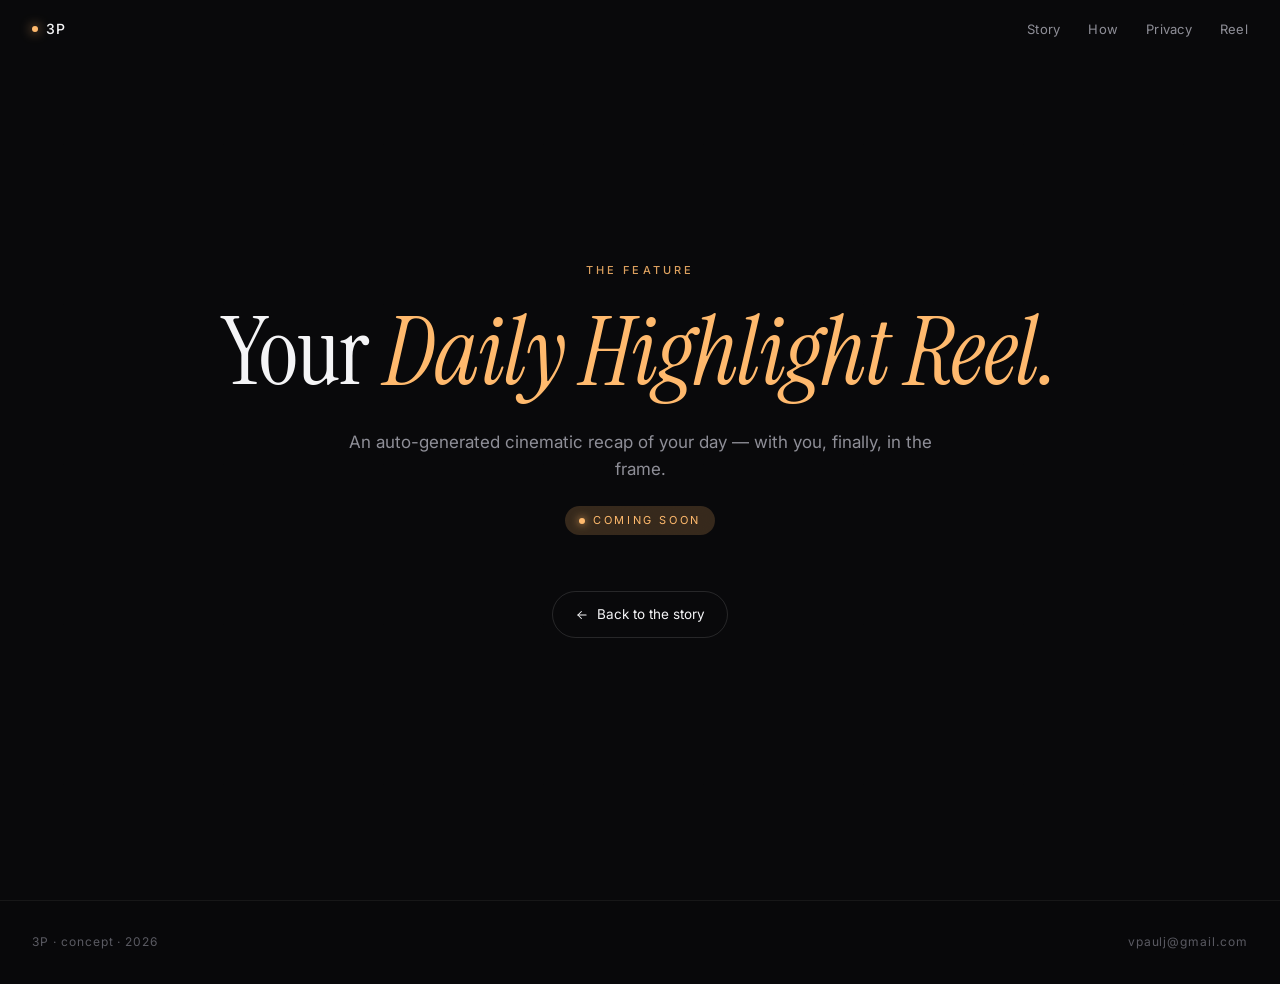
==== web/feature.html @ 5238dcb0 "Add cinematic invention explainer page and feature stub A dark, scroll-driven single-page explainer " ====
<!doctype html>
<html lang="en">
<head>
  <meta charset="utf-8" />
  <meta name="viewport" content="width=device-width, initial-scale=1" />
  <title>3P — Daily Highlight Reel</title>
  <meta name="description" content="The flagship feature enabled by 3P — an auto-generated cinematic recap of your day." />
  <link rel="preconnect" href="https://fonts.googleapis.com">
  <link rel="preconnect" href="https://fonts.gstatic.com" crossorigin>
  <link href="https://fonts.googleapis.com/css2?family=Instrument+Serif:ital@0;1&family=Inter:wght@300;400;500;600&display=swap" rel="stylesheet">
  <link rel="stylesheet" href="styles.css" />
  <style>
    .feature-stub {
      min-height: 100vh;
      display: flex; flex-direction: column; align-items: center; justify-content: center;
      text-align: center;
      padding: 120px 32px;
    }
    .feature-stub .eyebrow { color: var(--warm); }
    .feature-stub .display { font-size: clamp(48px, 7.4vw, 96px); }
    .back-link {
      display: inline-flex; align-items: center; gap: 8px;
      margin-top: 56px;
      padding: 12px 22px;
      border: 1px solid var(--line-2);
      border-radius: 999px;
      font-size: 13.5px;
      color: var(--text);
      transition: background 0.3s var(--ease);
    }
    .back-link:hover { background: var(--surface); }
    .soon-badge {
      display: inline-flex; align-items: center; gap: 8px;
      margin-top: 24px;
      padding: 6px 14px;
      border-radius: 999px;
      background: var(--warm-soft);
      color: var(--warm);
      font-size: 11px;
      letter-spacing: 0.24em;
      text-transform: uppercase;
    }
    .soon-badge .pulse {
      width: 6px; height: 6px; border-radius: 50%;
      background: var(--warm);
      box-shadow: 0 0 8px var(--warm);
      animation: pulse 1.8s ease-in-out infinite;
    }
    @keyframes pulse { 0%,100% { opacity: 1; } 50% { opacity: 0.4; } }
  </style>
</head>
<body>
  <div class="grain" aria-hidden="true"></div>

  <header class="topbar">
    <a href="index.html" class="wordmark">
      <span class="dot"></span>
      <span>3P</span>
    </a>
    <nav class="topnav">
      <a href="index.html#gap">Story</a>
      <a href="index.html#how">How</a>
      <a href="index.html#privacy">Privacy</a>
      <a href="feature.html">Reel</a>
    </nav>
  </header>

  <main class="feature-stub">
    <p class="eyebrow">The feature</p>
    <h1 class="display">Your <em>Daily Highlight Reel.</em></h1>
    <p class="sub">An auto-generated cinematic recap of your day — with you, finally, in the frame.</p>
    <span class="soon-badge"><span class="pulse"></span>Coming soon</span>

    <a class="back-link" href="index.html">
      <svg viewBox="0 0 24 24" width="14" height="14" fill="none" stroke="currentColor" stroke-width="1.8" stroke-linecap="round" stroke-linejoin="round"><path d="M19 12H5"/><path d="M11 18l-6-6 6-6"/></svg>
      Back to the story
    </a>
  </main>

  <footer class="foot">
    <span>3P · concept · 2026</span>
    <span>vpaulj@gmail.com</span>
  </footer>
</body>
</html>
---- web/styles.css ----
/* ============================================================
   3P — Invention Explainer
   Palette: deep black, warm amber (memory), cool blue (tech)
   Type: Instrument Serif (display, italic accents) + Inter (UI)
   ============================================================ */

:root {
  --bg:        #08080A;
  --surface:   #121214;
  --line:      rgba(255,255,255,0.06);
  --line-2:    rgba(255,255,255,0.12);
  --text:      #F4F4F6;
  --muted:     #8C8C95;
  --dim:       #5A5A62;
  --warm:      #FFB86B;
  --warm-soft: rgba(255,184,107,0.18);
  --cool:      #7FB7FF;
  --cool-soft: rgba(127,183,255,0.14);

  --serif: "Instrument Serif", "Times New Roman", serif;
  --sans:  "Inter", -apple-system, BlinkMacSystemFont, "Segoe UI", sans-serif;
  --mono:  ui-monospace, "SF Mono", Menlo, monospace;

  --ease:    cubic-bezier(0.22, 0.61, 0.36, 1);
  --ease-2:  cubic-bezier(0.16, 1, 0.3, 1);
}

* { box-sizing: border-box; }

html, body {
  margin: 0; padding: 0;
  background: var(--bg);
  color: var(--text);
  font-family: var(--sans);
  font-weight: 400;
  font-size: 16px;
  line-height: 1.55;
  -webkit-font-smoothing: antialiased;
  text-rendering: optimizeLegibility;
}

body {
  overflow-x: hidden;
}

img { display: block; max-width: 100%; }

a { color: inherit; text-decoration: none; }

button { font: inherit; color: inherit; background: none; border: 0; padding: 0; cursor: pointer; }

::selection { background: var(--warm); color: #08080A; }

/* ------------------------------------------------------------
   Film-grain overlay
   ------------------------------------------------------------ */
.grain {
  position: fixed; inset: 0;
  pointer-events: none;
  z-index: 999;
  opacity: 0.05;
  mix-blend-mode: overlay;
  background-image: url("data:image/svg+xml;utf8,<svg xmlns='http://www.w3.org/2000/svg' width='160' height='160'><filter id='n'><feTurbulence type='fractalNoise' baseFrequency='0.9' numOctaves='2' stitchTiles='stitch'/><feColorMatrix values='0 0 0 0 1  0 0 0 0 1  0 0 0 0 1  0 0 0 .8 0'/></filter><rect width='100%25' height='100%25' filter='url(%23n)'/></svg>");
}

/* ------------------------------------------------------------
   Scroll progress
   ------------------------------------------------------------ */
.progress {
  position: fixed; top: 0; left: 0; right: 0;
  height: 1px;
  background: rgba(255,255,255,0.04);
  z-index: 100;
}
.progress span {
  display: block; height: 100%; width: 0%;
  background: linear-gradient(90deg, var(--warm), #ffd9a8);
  transition: width 0.08s linear;
}

/* ------------------------------------------------------------
   Top bar
   ------------------------------------------------------------ */
.topbar {
  position: fixed; top: 0; left: 0; right: 0;
  display: flex; align-items: center; justify-content: space-between;
  padding: 18px 32px;
  z-index: 90;
  transition: background 0.4s var(--ease), backdrop-filter 0.4s var(--ease);
}
.topbar.scrolled {
  background: rgba(8,8,10,0.55);
  backdrop-filter: blur(14px) saturate(140%);
  -webkit-backdrop-filter: blur(14px) saturate(140%);
  border-bottom: 1px solid var(--line);
}

.wordmark {
  display: inline-flex; align-items: center; gap: 8px;
  font-weight: 500; font-size: 14px; letter-spacing: 0.04em;
}
.wordmark .dot {
  width: 6px; height: 6px; border-radius: 50%;
  background: var(--warm);
  box-shadow: 0 0 12px var(--warm);
}

.topnav {
  display: flex; gap: 28px;
  font-size: 13px; color: var(--muted);
  letter-spacing: 0.02em;
}
.topnav a {
  position: relative;
  transition: color 0.25s var(--ease);
}
.topnav a:hover { color: var(--text); }
.topnav a::after {
  content: "";
  position: absolute;
  left: 0; right: 100%; bottom: -6px;
  height: 1px;
  background: var(--warm);
  transition: right 0.3s var(--ease);
}
.topnav a:hover::after { right: 0; }

@media (max-width: 640px) {
  .topbar { padding: 14px 18px; }
  .topnav { gap: 18px; font-size: 12px; }
}

/* ------------------------------------------------------------
   FAB
   ------------------------------------------------------------ */
.fab {
  position: fixed; right: 26px; bottom: 26px;
  z-index: 95;
  display: inline-flex; align-items: center; gap: 0;
  height: 56px;
  background: rgba(18,18,20,0.7);
  backdrop-filter: blur(16px) saturate(140%);
  -webkit-backdrop-filter: blur(16px) saturate(140%);
  border: 1px solid var(--line-2);
  border-radius: 999px;
  overflow: hidden;
  padding-left: 0;
  transition: padding 0.5s var(--ease-2), background 0.4s var(--ease);
  box-shadow: 0 12px 40px rgba(0,0,0,0.55), 0 0 0 0 var(--warm-soft);
  animation: fabPulse 5s ease-in-out infinite;
}
.fab:hover {
  background: rgba(24,24,26,0.85);
  padding-right: 22px;
}
.fab-icon {
  width: 56px; height: 56px;
  display: inline-flex; align-items: center; justify-content: center;
  color: var(--warm);
  flex-shrink: 0;
}
.fab-label {
  display: inline-block;
  font-size: 13.5px;
  letter-spacing: 0.02em;
  white-space: nowrap;
  max-width: 0;
  opacity: 0;
  transition: max-width 0.5s var(--ease-2), opacity 0.3s var(--ease);
  color: var(--text);
}
.fab:hover .fab-label { max-width: 140px; opacity: 1; padding-left: 4px; padding-right: 6px; }

@keyframes fabPulse {
  0%, 100% { box-shadow: 0 12px 40px rgba(0,0,0,0.55), 0 0 0 0 var(--warm-soft); }
  50%      { box-shadow: 0 12px 40px rgba(0,0,0,0.55), 0 0 0 10px transparent; }
}

@media (max-width: 640px) {
  .fab { right: 16px; bottom: 16px; height: 52px; }
  .fab-icon { width: 52px; height: 52px; }
}

/* ------------------------------------------------------------
   Shared
   ------------------------------------------------------------ */
.container {
  max-width: 1180px;
  margin: 0 auto;
  padding: 0 32px;
}
.container.narrow { max-width: 860px; }
.center { text-align: center; }

.section-pad { padding: 14vh 0 14vh; }

.eyebrow {
  font-size: 11px;
  letter-spacing: 0.28em;
  text-transform: uppercase;
  color: var(--cool);
  font-weight: 500;
  margin: 0 0 24px;
  opacity: 0.85;
}

.display {
  font-family: var(--serif);
  font-weight: 400;
  font-size: clamp(40px, 6.6vw, 88px);
  line-height: 1.04;
  letter-spacing: -0.01em;
  margin: 0;
  color: var(--text);
}
.display em {
  font-style: italic;
  color: var(--warm);
  font-weight: 400;
}

.sub {
  margin: 28px auto 0;
  max-width: 620px;
  color: var(--muted);
  font-size: 17px;
  line-height: 1.55;
}

.caption {
  margin: 28px auto 0;
  color: var(--muted);
  font-size: 14.5px;
  max-width: 600px;
}

.mono { font-family: var(--mono); }

/* reveal-on-scroll */
.reveal {
  opacity: 0;
  transform: translateY(18px);
  transition: opacity 0.9s var(--ease-2), transform 0.9s var(--ease-2);
}
.reveal.in {
  opacity: 1;
  transform: translateY(0);
}

@media (prefers-reduced-motion: reduce) {
  .reveal { opacity: 1; transform: none; transition: none; }
  * { animation: none !important; transition: none !important; }
}

/* ------------------------------------------------------------
   Placeholder card (for missing images during development)
   ------------------------------------------------------------ */
.ph {
  display: flex; flex-direction: column; align-items: center; justify-content: center;
  background:
    radial-gradient(120% 80% at 50% 0%, rgba(255,184,107,0.06) 0%, transparent 60%),
    linear-gradient(180deg, #141416 0%, #0c0c0e 100%);
  border: 1px dashed var(--line-2);
  color: var(--muted);
  text-align: center;
  padding: 28px;
  border-radius: 6px;
  width: 100%; aspect-ratio: 16 / 9;
  font-size: 13.5px;
  letter-spacing: 0.02em;
}
.ph .ph-file {
  font-family: var(--mono);
  font-size: 11px;
  color: var(--warm);
  background: rgba(255,184,107,0.06);
  padding: 4px 10px;
  border-radius: 3px;
  margin-bottom: 12px;
}
.ph .ph-text { max-width: 320px; line-height: 1.5; }

/* ============================================================
   1 — HERO
   ============================================================ */
.hero {
  position: relative;
  min-height: 100vh;
  display: flex; flex-direction: column; align-items: center; justify-content: center;
  text-align: center;
  padding: 120px 32px 80px;
  overflow: hidden;
}
.hero-inner {
  position: relative;
  z-index: 2;
  max-width: 1080px;
}
.hero .eyebrow { color: var(--warm); }
.hero .display {
  font-size: clamp(48px, 8vw, 112px);
  line-height: 1.02;
}
.hero .sub { margin-top: 36px; }

.spotlight {
  position: absolute; inset: 0;
  background:
    radial-gradient(600px circle at var(--mx, 50%) var(--my, 40%),
      rgba(255,184,107,0.10) 0%,
      rgba(255,184,107,0.04) 30%,
      transparent 60%);
  pointer-events: none;
  z-index: 1;
  transition: background 0.2s linear;
}

.scroll-cue {
  position: absolute; bottom: 36px; left: 50%;
  transform: translateX(-50%);
  color: var(--muted);
  font-size: 11px;
  letter-spacing: 0.3em;
  text-transform: uppercase;
  display: inline-flex; flex-direction: column; align-items: center; gap: 6px;
  z-index: 2;
}
.scroll-cue svg { animation: cueBounce 2.4s ease-in-out infinite; }
@keyframes cueBounce {
  0%, 100% { transform: translateY(0); opacity: 0.6; }
  50%      { transform: translateY(4px); opacity: 1; }
}

/* ============================================================
   2 — THE GAP
   ============================================================ */
.gap .display { margin-bottom: 56px; }

.gap-frame {
  position: relative;
  width: 100%;
  aspect-ratio: 16 / 9;
  border-radius: 8px;
  overflow: hidden;
  background: #0c0c0e;
  border: 1px solid var(--line);
}
.gap-photo {
  width: 100%; height: 100%;
  object-fit: cover;
  filter: brightness(0.75) saturate(0.85);
}
.gap-overlay {
  position: absolute; inset: 0;
  background:
    radial-gradient(40% 60% at 50% 60%, rgba(255,184,107,0.0) 0%, rgba(8,8,10,0.6) 100%);
  opacity: 0;
  transition: opacity 1.2s var(--ease-2);
}
.gap-frame.in .gap-overlay { opacity: 1; }

/* ============================================================
   3 — THE PROMISE (pinned)
   ============================================================ */
.promise {
  position: relative;
}
.promise-pin {
  position: relative;
  height: 100vh;
  overflow: hidden;
}
.promise-stage {
  position: absolute; inset: 0;
}
.promise-img {
  position: absolute; inset: 0;
  width: 100%; height: 100%;
  object-fit: cover;
  will-change: transform, opacity, filter;
}
.promise-img.pov  { z-index: 2; }
.promise-img.exo  { z-index: 1; opacity: 0; transform: scale(1.06); }

.promise-vignette {
  position: absolute; inset: 0;
  background:
    radial-gradient(120% 100% at 50% 50%, transparent 30%, rgba(8,8,10,0.85) 100%);
  z-index: 3; pointer-events: none;
}

.promise-text {
  position: absolute;
  bottom: 8vh; left: 50%;
  transform: translateX(-50%);
  width: min(820px, 90vw);
  text-align: center;
  z-index: 4;
  color: var(--text);
}
.promise-text .display {
  font-size: clamp(36px, 5.4vw, 72px);
  text-shadow: 0 8px 40px rgba(0,0,0,0.55);
}

/* ============================================================
   4 — HOW IT WORKS (pinned stepper)
   ============================================================ */
.how {
  position: relative;
}
.how-pin {
  position: relative;
  height: 100vh;
  display: grid;
  grid-template-columns: 1fr 1fr;
  align-items: stretch;
  align-content: center;
  gap: 40px;
  padding: 0 64px;
}
@media (max-width: 900px) {
  .how-pin {
    grid-template-columns: 1fr;
    padding: 80px 24px;
    gap: 24px;
  }
}

.how-visual {
  position: relative;
  aspect-ratio: 1 / 1;
  width: 100%;
  max-width: 460px;
  margin: 0 auto;
  color: var(--cool);
}
.hv {
  position: absolute; inset: 0;
  display: flex; flex-direction: column; align-items: center; justify-content: center;
  gap: 18px;
  opacity: 0; pointer-events: none;
  transition: opacity 0.55s var(--ease-2);
}
.hv.active { opacity: 1; pointer-events: auto; }

.hv svg { width: 78%; height: auto; }

/* visual 1 — glasses */
.glasses { color: var(--cool); }
.glasses .lens-dot { fill: var(--warm); }
.frame-counter {
  display: inline-flex; align-items: center; gap: 10px;
  font-size: 12px; color: var(--muted);
}
.frame-counter .mono { color: var(--text); }
.frame-counter .tag {
  font-size: 10px;
  padding: 3px 8px;
  border-radius: 3px;
  background: var(--warm-soft);
  color: var(--warm);
  letter-spacing: 0.18em;
  text-transform: uppercase;
}

/* visuals 2 & 3 — buffer */
.buffer { color: var(--cool); }
.buffer-label { font-family: var(--sans); fill: var(--text); font-size: 11px; letter-spacing: 0.16em; text-transform: uppercase; }
.buffer-sub   { font-family: var(--sans); fill: var(--warm); font-size: 9px;  letter-spacing: 0.24em; text-transform: uppercase; }
.buffer-glow { filter: drop-shadow(0 0 8px var(--warm)); }

/* visual 4 — timeline */
.timeline { color: var(--cool); }
.tl-legend {
  display: inline-flex; align-items: center; gap: 10px;
  font-size: 11px; color: var(--muted);
  letter-spacing: 0.06em;
}
.tl-legend .dot { width: 8px; height: 8px; border-radius: 2px; display: inline-block; }
.tl-legend .dot.warm { background: var(--warm); }
.tl-legend .dot.dim  { background: rgba(255,255,255,0.18); }
.tl-legend .sep { width: 1px; height: 12px; background: var(--line-2); margin: 0 4px; }

/* visual 5 — angles */
.angles { color: var(--cool); }
.scene-core { fill: rgba(127,183,255,0.2); stroke: var(--cool); stroke-width: 1.5; }
.angle-label { font-size: 12px; color: var(--muted); letter-spacing: 0.06em; }
.angle-label .num  { color: var(--text); font-weight: 500; }
.angle-label .pick { color: var(--warm); }

/* visual 6 — filmstrip */
.filmstrip {
  display: grid;
  grid-template-columns: repeat(6, 1fr);
  gap: 6px;
  width: 80%;
  border-top: 1px solid var(--line-2);
  border-bottom: 1px solid var(--line-2);
  padding: 8px 0;
}
.filmstrip .cell {
  aspect-ratio: 3 / 4;
  background:
    linear-gradient(135deg, rgba(255,184,107,0.18) 0%, rgba(127,183,255,0.14) 100%);
  border-radius: 2px;
  opacity: 0;
  transform: translateY(8px);
}
.hv-6.active .filmstrip .cell {
  animation: cellIn 0.6s var(--ease-2) forwards;
}
.hv-6.active .filmstrip .cell:nth-child(1) { animation-delay: 0.1s; }
.hv-6.active .filmstrip .cell:nth-child(2) { animation-delay: 0.2s; }
.hv-6.active .filmstrip .cell:nth-child(3) { animation-delay: 0.3s; }
.hv-6.active .filmstrip .cell:nth-child(4) { animation-delay: 0.4s; }
.hv-6.active .filmstrip .cell:nth-child(5) { animation-delay: 0.5s; }
.hv-6.active .filmstrip .cell:nth-child(6) { animation-delay: 0.6s; }
@keyframes cellIn { to { opacity: 1; transform: translateY(0); } }
.filmstrip-caption {
  font-size: 11px; color: var(--muted);
  letter-spacing: 0.22em;
  text-transform: uppercase;
}

/* how steps */
.how-steps {
  position: relative;
  display: flex;
  align-items: center;
  min-height: 460px;
}
.how-steps ol {
  list-style: none; padding: 0; margin: 0;
  position: relative;
  width: 100%;
  min-height: 240px;
}
.how-steps .step {
  position: absolute; inset: 0;
  display: flex; flex-direction: column; justify-content: center;
  opacity: 0; transform: translateY(20px);
  transition: opacity 0.55s var(--ease-2), transform 0.55s var(--ease-2);
  pointer-events: none;
}
.how-steps .step.active {
  opacity: 1; transform: translateY(0); pointer-events: auto;
}
.step-num {
  display: inline-block;
  font-family: var(--mono);
  font-size: 11px;
  color: var(--warm);
  letter-spacing: 0.2em;
  margin-bottom: 18px;
}
.how-steps h3 {
  font-family: var(--serif);
  font-weight: 400;
  font-size: clamp(28px, 3.6vw, 44px);
  line-height: 1.12;
  letter-spacing: -0.005em;
  margin: 0 0 16px;
  color: var(--text);
}
.how-steps p {
  margin: 0;
  color: var(--muted);
  font-size: 15.5px;
  max-width: 480px;
}

/* ============================================================
   5 — TRIGGERS
   ============================================================ */
.trigger-ring {
  position: relative;
  width: min(440px, 80vw);
  aspect-ratio: 1 / 1;
  margin: 80px auto 32px;
  border-radius: 50%;
}
.trig {
  position: absolute;
  width: 64px; height: 64px;
  border-radius: 50%;
  background: var(--surface);
  border: 1px solid var(--line-2);
  color: var(--text);
  display: inline-flex; align-items: center; justify-content: center;
  transition: transform 0.4s var(--ease-2), border-color 0.3s var(--ease), background 0.3s var(--ease), opacity 0.3s var(--ease);
  cursor: pointer;
}
.trig:hover, .trig.focus {
  transform: scale(1.1);
  border-color: var(--warm);
  background: rgba(255,184,107,0.08);
  color: var(--warm);
}
.trigger-ring.dim .trig:not(.focus) {
  opacity: 0.35;
}
/* six positions, evenly */
.trig:nth-child(1) { top: 0;        left: 50%; transform: translate(-50%, 0); }
.trig:nth-child(2) { top: 25%;      right: 0;  transform: translate(0, -50%); }
.trig:nth-child(3) { bottom: 25%;   right: 0;  transform: translate(0, 50%); }
.trig:nth-child(4) { bottom: 0;     left: 50%; transform: translate(-50%, 0); }
.trig:nth-child(5) { bottom: 25%;   left: 0;   transform: translate(0, 50%); }
.trig:nth-child(6) { top: 25%;      left: 0;   transform: translate(0, -50%); }

.trig:hover:nth-child(1), .trig.focus:nth-child(1) { transform: translate(-50%, -4px) scale(1.1); }
.trig:hover:nth-child(2), .trig.focus:nth-child(2) { transform: translate(4px, -50%) scale(1.1); }
.trig:hover:nth-child(3), .trig.focus:nth-child(3) { transform: translate(4px, 50%) scale(1.1); }
.trig:hover:nth-child(4), .trig.focus:nth-child(4) { transform: translate(-50%, 4px) scale(1.1); }
.trig:hover:nth-child(5), .trig.focus:nth-child(5) { transform: translate(-4px, 50%) scale(1.1); }
.trig:hover:nth-child(6), .trig.focus:nth-child(6) { transform: translate(-4px, -50%) scale(1.1); }

.ring-core {
  position: absolute; left: 50%; top: 50%;
  transform: translate(-50%, -50%);
  width: 140px; height: 140px;
  border-radius: 50%;
  border: 1px solid var(--line);
  display: flex; align-items: center; justify-content: center;
}
.ring-core::before {
  content: ""; position: absolute; inset: -1px;
  border-radius: 50%;
  background: conic-gradient(from 0deg, transparent 0%, var(--warm-soft) 12%, transparent 24%, transparent 100%);
  mask: radial-gradient(closest-side, transparent 95%, #000 96%);
  -webkit-mask: radial-gradient(closest-side, transparent 95%, #000 96%);
  animation: ringSpin 14s linear infinite;
}
.ring-dot {
  width: 10px; height: 10px; border-radius: 50%;
  background: var(--warm); box-shadow: 0 0 16px var(--warm);
}
@keyframes ringSpin { to { transform: rotate(360deg); } }

.trigger-detail {
  font-family: var(--serif);
  font-style: italic;
  font-size: clamp(20px, 2.4vw, 28px);
  color: var(--text);
  min-height: 1.6em;
  margin: 0 auto 8px;
  max-width: 720px;
  transition: opacity 0.3s var(--ease);
}

/* ============================================================
   6 — NOVELTY BASELINE (fingerprint)
   ============================================================ */
.fingerprint {
  position: relative;
  margin: 56px auto 24px;
  width: min(520px, 90vw);
}
.fp { width: 100%; height: auto; }
.fp-baseline line { stroke: rgba(127,183,255,0.45); stroke-width: 3; stroke-linecap: round; }
.fp-today    line { stroke: var(--warm); stroke-width: 3; stroke-linecap: round; filter: drop-shadow(0 0 6px var(--warm-soft)); }
.fp-center { fill: var(--bg); stroke: var(--line-2); }
.fp-label { font-family: var(--sans); fill: var(--text); font-size: 11px; letter-spacing: 0.18em; text-transform: uppercase; }
.fp-sub   { font-family: var(--sans); fill: var(--muted); font-size: 8px;  letter-spacing: 0.22em; text-transform: uppercase; }

.fp-toggle {
  display: inline-flex; gap: 4px;
  margin-top: 28px;
  padding: 4px;
  border-radius: 999px;
  background: var(--surface);
  border: 1px solid var(--line);
}
.fp-toggle button {
  padding: 8px 14px;
  font-size: 12px;
  letter-spacing: 0.06em;
  color: var(--muted);
  border-radius: 999px;
  transition: color 0.25s var(--ease), background 0.25s var(--ease);
}
.fp-toggle button:hover { color: var(--text); }
.fp-toggle button.active {
  background: var(--warm-soft);
  color: var(--warm);
}

/* ============================================================
   7 — PRIVACY
   ============================================================ */
.flow {
  margin: 56px auto 36px;
  width: 100%;
  max-width: 820px;
}
.flow-svg { width: 100%; height: auto; }
.node-bg { fill: var(--surface); stroke: var(--line-2); stroke-width: 1; }
.node-label {
  font-family: var(--sans);
  fill: var(--text);
  font-size: 12px;
  letter-spacing: 0.12em;
  text-transform: uppercase;
}
.flow-particles circle { fill: var(--cool); opacity: 0.4; }
.flow-saved circle { fill: var(--warm); filter: drop-shadow(0 0 6px var(--warm)); }

.pill-list {
  list-style: none; padding: 0; margin: 36px auto 0;
  display: flex; gap: 10px; justify-content: center;
  flex-wrap: wrap;
  max-width: 820px;
}
.pill-list li {
  padding: 10px 18px;
  border: 1px solid var(--line-2);
  border-radius: 999px;
  font-size: 13.5px;
  color: var(--text);
  background: var(--surface);
}

/* ============================================================
   8 — CONFIDENCE (torch)
   ============================================================ */
.torch {
  position: relative;
  width: 100%; max-width: 980px;
  aspect-ratio: 16 / 9;
  margin: 56px auto 24px;
  border-radius: 8px;
  overflow: hidden;
  border: 1px solid var(--line);
  background: #0c0c0e;
  cursor: crosshair;
}
.torch-base, .torch-heat {
  position: absolute; inset: 0;
  width: 100%; height: 100%;
  object-fit: cover;
}
.torch-base { z-index: 1; filter: saturate(1.05); }
.torch-heat {
  z-index: 2;
  opacity: 0.85;
  mix-blend-mode: screen;
  -webkit-mask-image: radial-gradient(180px circle at var(--tx, 50%) var(--ty, 50%), #000 0%, rgba(0,0,0,0.6) 40%, transparent 70%);
          mask-image: radial-gradient(180px circle at var(--tx, 50%) var(--ty, 50%), #000 0%, rgba(0,0,0,0.6) 40%, transparent 70%);
  transition: -webkit-mask-image 0.08s linear, mask-image 0.08s linear;
}
.torch-mask {
  position: absolute; inset: 0;
  z-index: 3;
  pointer-events: none;
  background:
    radial-gradient(180px circle at var(--tx, 50%) var(--ty, 50%),
      rgba(255,184,107,0.10) 0%, transparent 70%);
}
.torch-hint {
  position: absolute;
  left: 50%; bottom: 18px;
  transform: translateX(-50%);
  font-size: 11px;
  letter-spacing: 0.24em;
  text-transform: uppercase;
  color: var(--muted);
  z-index: 4;
  background: rgba(8,8,10,0.55);
  padding: 6px 14px;
  border-radius: 999px;
  border: 1px solid var(--line);
  backdrop-filter: blur(8px);
  -webkit-backdrop-filter: blur(8px);
}

/* ============================================================
   9 — ANGLE SELECTION
   ============================================================ */
.angle-picker {
  position: relative;
  width: min(640px, 92vw);
  margin: 56px auto 24px;
  aspect-ratio: 1 / 1;
}
.ap-stage {
  position: absolute;
  left: 50%; top: 50%;
  transform: translate(-50%, -50%);
  width: 64%;
  aspect-ratio: 16 / 10;
  border-radius: 8px;
  overflow: hidden;
  background: #0c0c0e;
  border: 1px solid var(--line);
}
.ap-img {
  position: absolute; inset: 0;
  width: 100%; height: 100%; object-fit: cover;
  opacity: 0;
  transition: opacity 0.5s var(--ease-2);
}
.ap-img.active { opacity: 1; }
.ap-label {
  position: absolute; left: 12px; bottom: 12px;
  display: inline-flex; align-items: center; gap: 8px;
  font-size: 11px;
  letter-spacing: 0.16em;
  text-transform: uppercase;
  background: rgba(8,8,10,0.6);
  padding: 6px 10px;
  border-radius: 4px;
  backdrop-filter: blur(6px);
  border: 1px solid var(--line);
}
.ap-score { color: var(--warm); font-weight: 500; }
.ap-name  { color: var(--muted); }

.ap-ring { position: absolute; inset: 0; }
.ap-cam {
  position: absolute;
  width: 44px; height: 44px;
  border-radius: 50%;
  background: var(--surface);
  border: 1px solid var(--line-2);
  display: inline-flex; align-items: center; justify-content: center;
  color: var(--muted);
  font-family: var(--mono);
  font-size: 10px;
  cursor: pointer;
  transition: transform 0.3s var(--ease-2), border-color 0.3s var(--ease), color 0.3s var(--ease), background 0.3s var(--ease);
}
.ap-cam:hover { color: var(--text); border-color: var(--cool); transform: scale(1.12); }
.ap-cam.winner {
  background: var(--warm-soft);
  border-color: var(--warm);
  color: var(--warm);
  box-shadow: 0 0 0 4px rgba(255,184,107,0.08);
}
.ap-cam .cam-score { display: block; font-size: 9px; opacity: 0.8; }

/* ============================================================
   10 — CLOSING
   ============================================================ */
.closing .display { margin-bottom: 48px; font-size: clamp(36px, 5.4vw, 72px); }

.cta {
  display: inline-flex; align-items: center; gap: 10px;
  padding: 16px 28px;
  border-radius: 999px;
  background: var(--warm);
  color: #08080A;
  font-weight: 500;
  font-size: 14.5px;
  letter-spacing: 0.04em;
  transition: transform 0.3s var(--ease), box-shadow 0.3s var(--ease);
  box-shadow: 0 0 0 0 rgba(255,184,107,0.4);
}
.cta:hover {
  transform: translateY(-1px);
  box-shadow: 0 8px 32px rgba(255,184,107,0.3), 0 0 0 6px rgba(255,184,107,0.08);
}

/* ============================================================
   Footer
   ============================================================ */
.foot {
  display: flex; justify-content: space-between; align-items: center;
  padding: 32px;
  border-top: 1px solid var(--line);
  color: var(--dim);
  font-size: 12px;
  letter-spacing: 0.08em;
}

/* ============================================================
   Mobile tweaks
   ============================================================ */
@media (max-width: 720px) {
  .topnav a { display: none; }
  .topnav a:last-child { display: inline; }
  .section-pad { padding: 10vh 0 10vh; }
  .pill-list { flex-direction: column; align-items: stretch; }
  .pill-list li { text-align: center; }
  .promise-text { bottom: 4vh; }
  .torch-hint { font-size: 10px; padding: 5px 10px; }
}
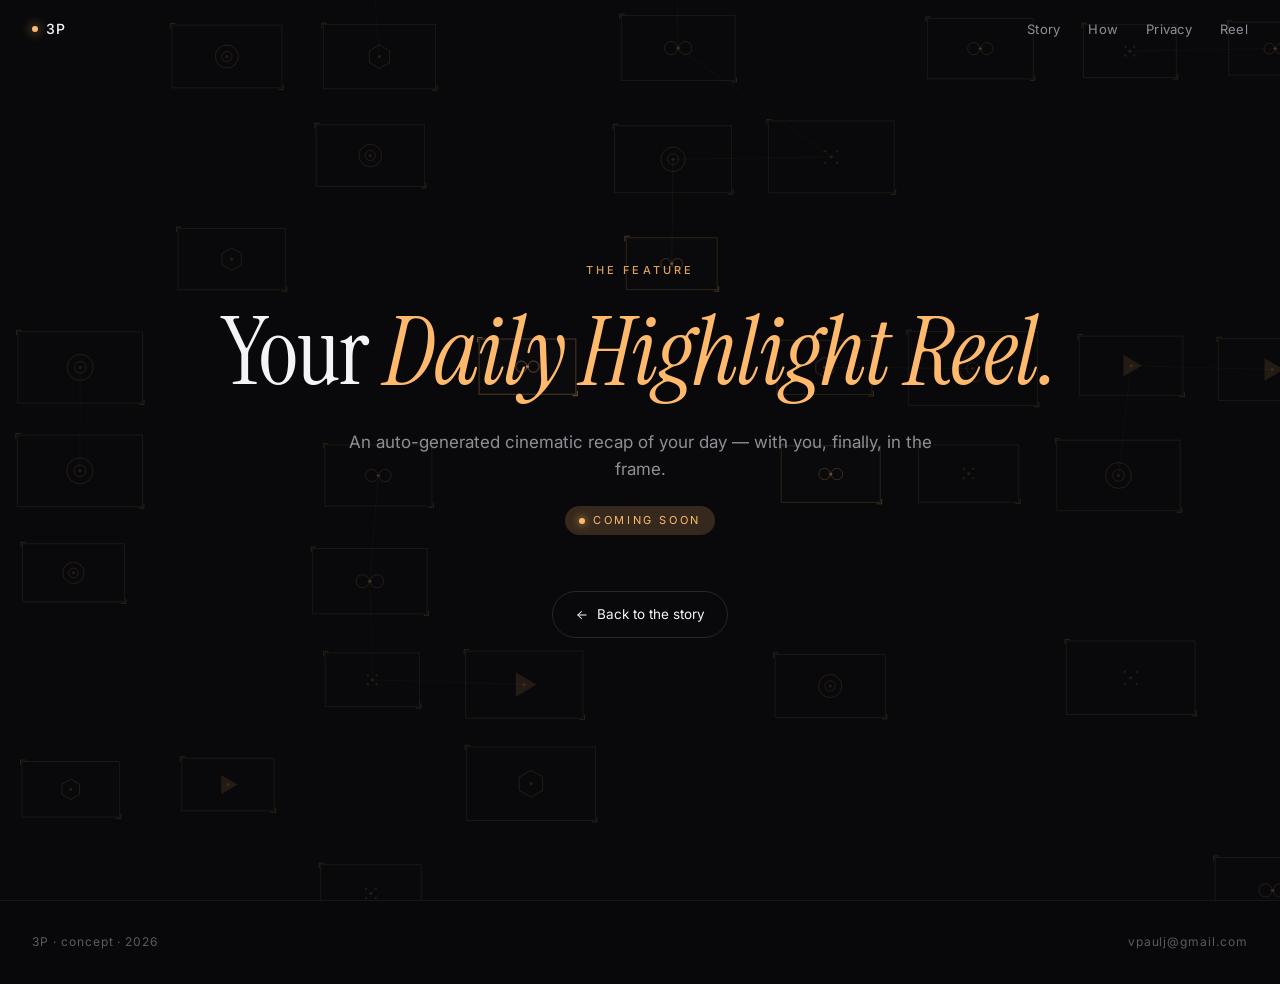
==== commit be998d90: "Add mouse-reactive memory constellation background A fixed canvas layer behind all content: a sparse" ====
--- a/web/feature.html
+++ b/web/feature.html
@@ -50,6 +50,7 @@
   </style>
 </head>
 <body>
+  <canvas id="bg-canvas" aria-hidden="true"></canvas>
   <div class="grain" aria-hidden="true"></div>
 
   <header class="topbar">
@@ -81,5 +82,7 @@
     <span>3P · concept · 2026</span>
     <span>vpaulj@gmail.com</span>
   </footer>
+
+  <script src="script.js"></script>
 </body>
 </html>
--- a/web/styles.css
+++ b/web/styles.css
@@ -50,6 +50,21 @@
 button { font: inherit; color: inherit; background: none; border: 0; padding: 0; cursor: pointer; }
 
 ::selection { background: var(--warm); color: #08080A; }
+
+/* ------------------------------------------------------------
+   Memory constellation background (canvas)
+   Fixed; mouse-reactive. Drawn behind all content but above body bg.
+   ------------------------------------------------------------ */
+#bg-canvas {
+  position: fixed;
+  inset: 0;
+  width: 100%;
+  height: 100%;
+  z-index: 0;
+  pointer-events: none;
+  display: block;
+}
+main, .foot { position: relative; z-index: 1; }
 
 /* ------------------------------------------------------------
    Film-grain overlay
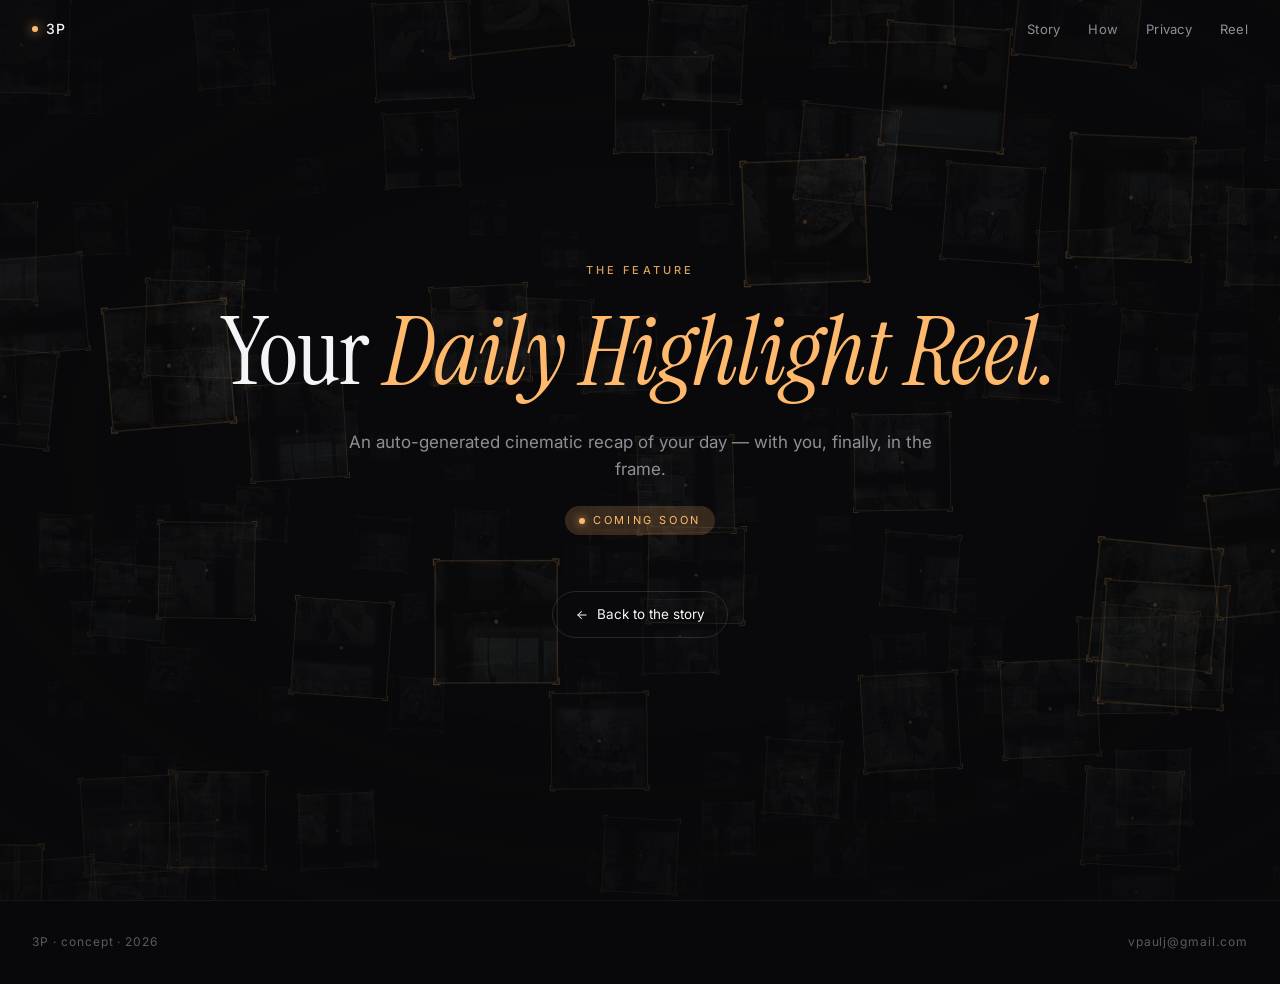
==== commit cdf8c2e4: "Background v5: cinematic look-and-feel pass Frame ornamentation - Per-frame rotation (±4° base, scal" ====
--- a/web/feature.html
+++ b/web/feature.html
@@ -51,6 +51,7 @@
 </head>
 <body>
   <canvas id="bg-canvas" aria-hidden="true"></canvas>
+  <div class="bg-vignette" aria-hidden="true"></div>
   <div class="grain" aria-hidden="true"></div>
 
   <header class="topbar">
--- a/web/styles.css
+++ b/web/styles.css
@@ -64,7 +64,50 @@
   pointer-events: none;
   display: block;
 }
-main, .foot { position: relative; z-index: 1; }
+
+/* viewport vignette — keeps focus on the center column */
+.bg-vignette {
+  position: fixed;
+  inset: 0;
+  z-index: 1;
+  pointer-events: none;
+  background:
+    radial-gradient(ellipse 80% 70% at 50% 50%,
+      transparent 0%,
+      transparent 45%,
+      rgba(8,8,10,0.40) 80%,
+      rgba(8,8,10,0.70) 100%);
+}
+
+main, .foot { position: relative; z-index: 2; }
+
+/* content-area dimming behind text-heavy sections:
+   a soft radial gradient centered in each section dims the bg
+   directly behind paragraphs without flat-blacking the corners */
+.triggers,
+.novelty,
+.privacy,
+.confidence,
+.angles-sec,
+.closing {
+  position: relative;
+}
+.triggers::before,
+.novelty::before,
+.privacy::before,
+.confidence::before,
+.angles-sec::before,
+.closing::before {
+  content: "";
+  position: absolute;
+  inset: 0;
+  pointer-events: none;
+  z-index: -1;
+  background: radial-gradient(ellipse 55% 60% at 50% 50%,
+    rgba(8,8,10,0.55) 0%,
+    rgba(8,8,10,0.30) 50%,
+    transparent 90%);
+}
 
 /* ------------------------------------------------------------
    Film-grain overlay
